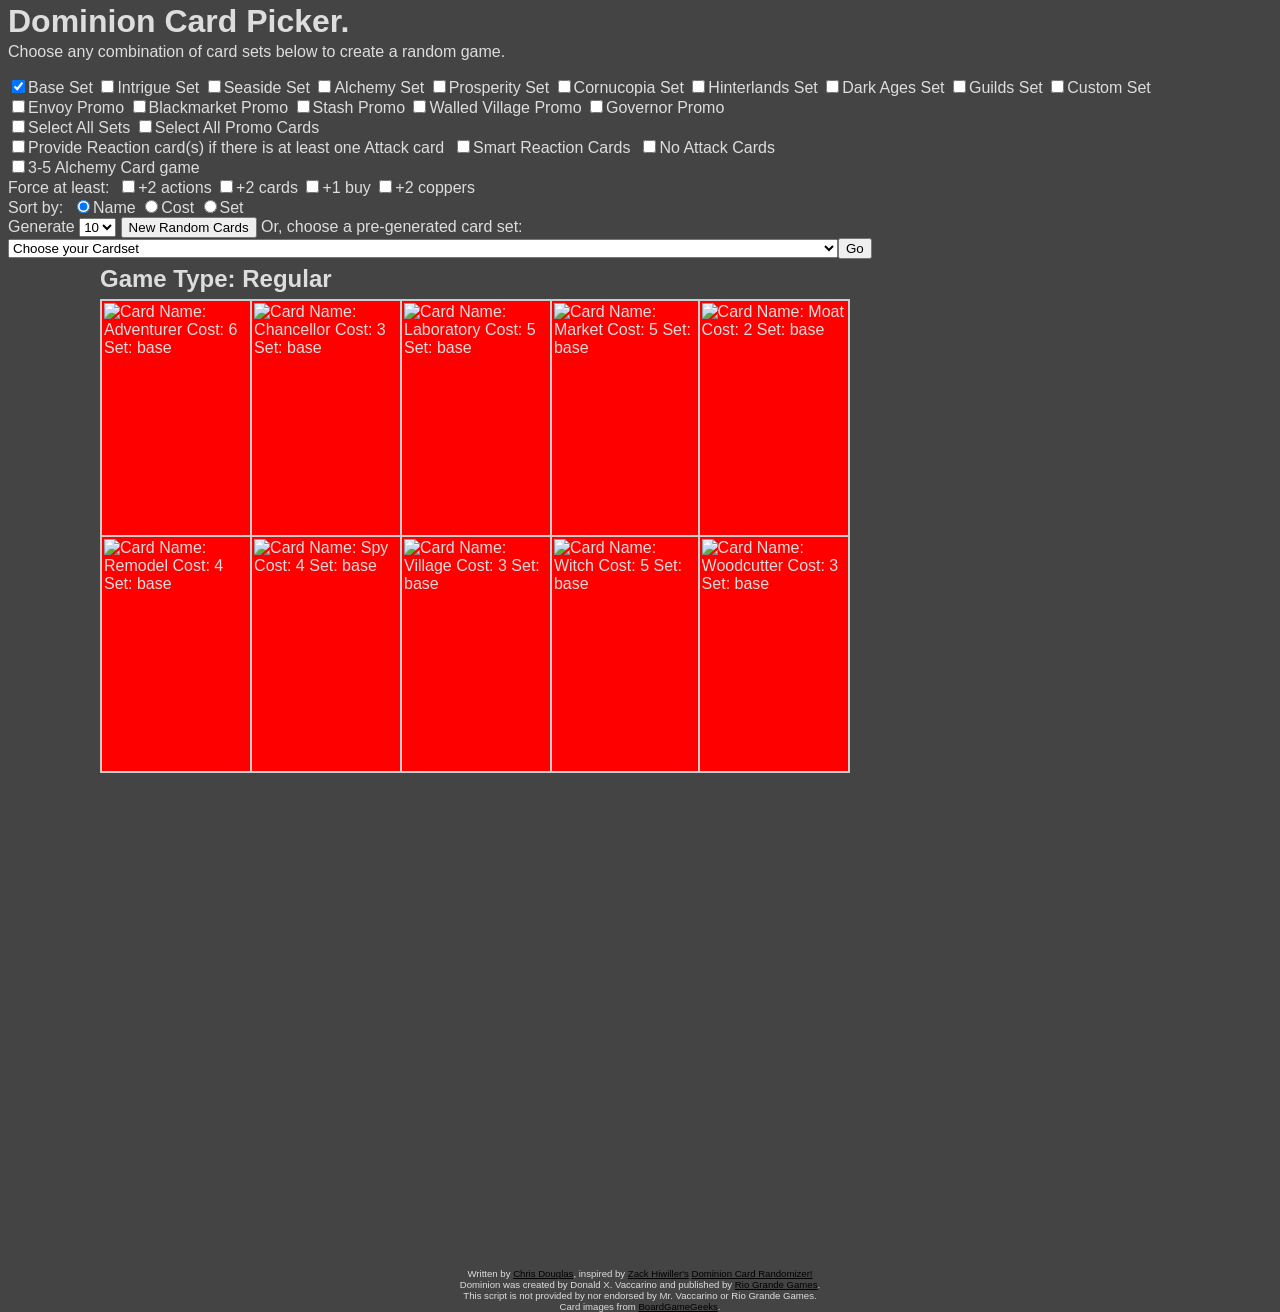
==== dominion.html @ 0c625cae "Add files via upload" ====
<!DOCTYPE html PUBLIC "-//W3C//DTD XHTML 1.0 Transitional//EN"
	"http://www.w3.org/TR/xhtml1/DTD/xhtml1-transitional.dtd">

<html>
<title>Dominion Card Picker</title>
<head>
	<meta http-equiv="Content-type" content="text/html;charset=UTF-8" />
	<link type="text/css" href="css/dominion.css" media="screen" rel="stylesheet" />
	<script type="text/javascript" src="js/card_data.js"></script>
	<script type="text/javascript" src="js/dominon_picker.js"></script>
	<!--[if lte IE 8]>
		<script type="text/javascript" src="js/augment.min.js"></script>
	<![endif]-->
</head>
<body onload="createPreGenMenu();displayPicks()">
<h1>Dominion Card Picker.</h1>
<form name="controlForm">
	<div id="contols">
		<p>Choose any combination of card sets below to create a random game.</p>
			<label><input type="checkbox" value="1" name="base" checked>Base&nbsp;Set</label> 
			<label><input type="checkbox" value="2" name="intrigue">Intrigue&nbsp;Set</label> 
			<label><input type="checkbox" value="3" name="seaside">Seaside&nbsp;Set</label> 
			<label><input type="checkbox" value="4" name="alchemy">Alchemy&nbsp;Set</label> 
			<label><input type="checkbox" value="5" name="prosperity">Prosperity&nbsp;Set</label> 
			<label><input type="checkbox" value="6" name="cornucopia">Cornucopia&nbsp;Set</label> 
			<label><input type="checkbox" value="7" name="hinterlands">Hinterlands&nbsp;Set</label> 
			<label><input type="checkbox" value="8" name="darkages">Dark&nbsp;Ages&nbsp;Set</label> 
			<label><input type="checkbox" value="9" name="guilds">Guilds&nbsp;Set</label> 
			<label><input type="checkbox" value="10" name="custom">Custom&nbsp;Set</label>
			<br />
			<label><input type="checkbox" value="20" name="envoy">Envoy&nbsp;Promo</label> 
			<label><input type="checkbox" value="21" name="blackMarket">Blackmarket&nbsp;Promo</label> 
			<label><input type="checkbox" value="22" name="stash">Stash&nbsp;Promo</label>
			<label><input type="checkbox" value="23" name="walledvillage">Walled&nbsp;Village&nbsp;Promo</label>
			<label><input type="checkbox" value="24" name="governor">Governor&nbsp;Promo</label>
			<br />
			<label><input type="checkbox" value="31" name="allSets" onClick="allCards();"><span id="allCardsText">Select&nbsp;All&nbsp;Sets</span></label> 
			<label><input type="checkbox" value="32" name="allSets" onClick="allPromoCards();"><span id="allPromoCardsText">Select&nbsp;All&nbsp;Promo&nbsp;Cards</span></label>
			<br />
			<label><input type="checkbox" value="35" name="attackBalance">Provide Reaction card(s) if there is at least one Attack card</label>&nbsp;
			<label title="Chooses one reaction cards from the selected card sets that best represents a beneficial reaction to the attack."><input type="checkbox" value="36" name="smartAttackBalance">Smart Reaction Cards</label>&nbsp;
			<label><input type="checkbox" value="40" name="noAttack">No Attack Cards</label>
			<br/>
			<label><input type="checkbox" value="32" name="randomAlchemy" title="Uses the recommended 3-5 Alchemy card generation rule."><span title="Uses the recommended 3-5 Alchemy card generation rule.">3-5 Alchemy Card game</span></label>
			<br />
			Force at least:&nbsp;
			<label><input type="checkbox" value="50" name="mustActions" title="This will force at least 1 card that offers +2 actions (or more) into the Kingdom.">+2&nbsp;actions</label> 
			<label><input type="checkbox" value="51" name="mustCards" title="This will force at least 1 card that offers a +2 card draw (or more) into the Kingdom.">+2&nbsp;cards</label> 
			<label><input type="checkbox" value="52" name="mustBuys" title="This will force at least 1 card that offers +1 buy (or more) into the Kingdom.">+1&nbsp;buy</label> 
			<label><input type="checkbox" value="53" name="mustCoppers" title="This will force at least 1 card that offers +2 temporary coppers (or more) into the Kingdom.">+2&nbsp;coppers</label> 
			<br />
			Sort by:&nbsp;
			<label><input type="radio" name="sortOption" value="0" checked>Name</label>
			<label><input type="radio" name="sortOption" value="1">Cost</label>
			<label><input type="radio" name="sortOption" value="2">Set</label>
			<br />
			Generate
			<select name="numberOfCards">
				<option value="10" selected>10</option>
				<option value="11">11</option>
				<option value="12">12</option>
				<option value="13">13</option>
				<option value="14">14</option>
				<option value="15">15</option>
			</select>
			<input type="button" value="New Random Cards" onClick="displayPicks()");
			<br />
		Or, choose a pre-generated card set:
			<span id="preGenContainer" style="display:none"></span>
	</div>
</form>
<!-- Container to load with cards -->
<div id="content">
	<h2>Game Type:&nbsp;<span id="gameType"></span></h2>
</div>
<div id="footer">
	<p>
		Written by <a href="http://www.chrisdouglas.ca/games/dominion/">Chris Douglas</a>, inspired by <a href="http://www.hiwiller.com/about-zack/" target="_blank">Zack Hiwiller's</a> <a href="http://www.hiwiller.com/dominion/" target="_blank">Dominion Card Randomizer!</a><br />
		Dominion was created by Donald X. Vaccarino and published by <a href="http://www.riograndegames.com/games.html?id=278" target="_blank">Rio Grande Games</a>. <br />
		This script is not provided by nor endorsed by Mr. Vaccarino or Rio Grande Games. <br />
		Card images from <a href="http://www.boardgamegeek.com/boardgame/36218/dominion" target="_blank">BoardGameGeeks</a>.
	</p>
</div>
</body>
</html>
---- css/dominion.css ----
body {
	color:#DDDDDD;
	background-color:#444444;
	font-family: sans-serif, Candra, Verdana, Arial;
}
td {
	vertical-align:top;
}
td.custom {
	vertical-align:top;
	padding-top:10px;
	padding-left:10px;
	color:black;
}
a {
	color:black;
}
h1 {
	line-height:0em;
}
h2 {
	line-height:0em;
}
.regular {
	color:#DDDDDD;
}
.red {
	color:red;
}
#content {
	position:absolute;
	left:100px;
	display:none;
	height: 460px;
}
#footer {
	position:relative;
	top:1000px;
	font-size:.6em;
	text-align:center;
}
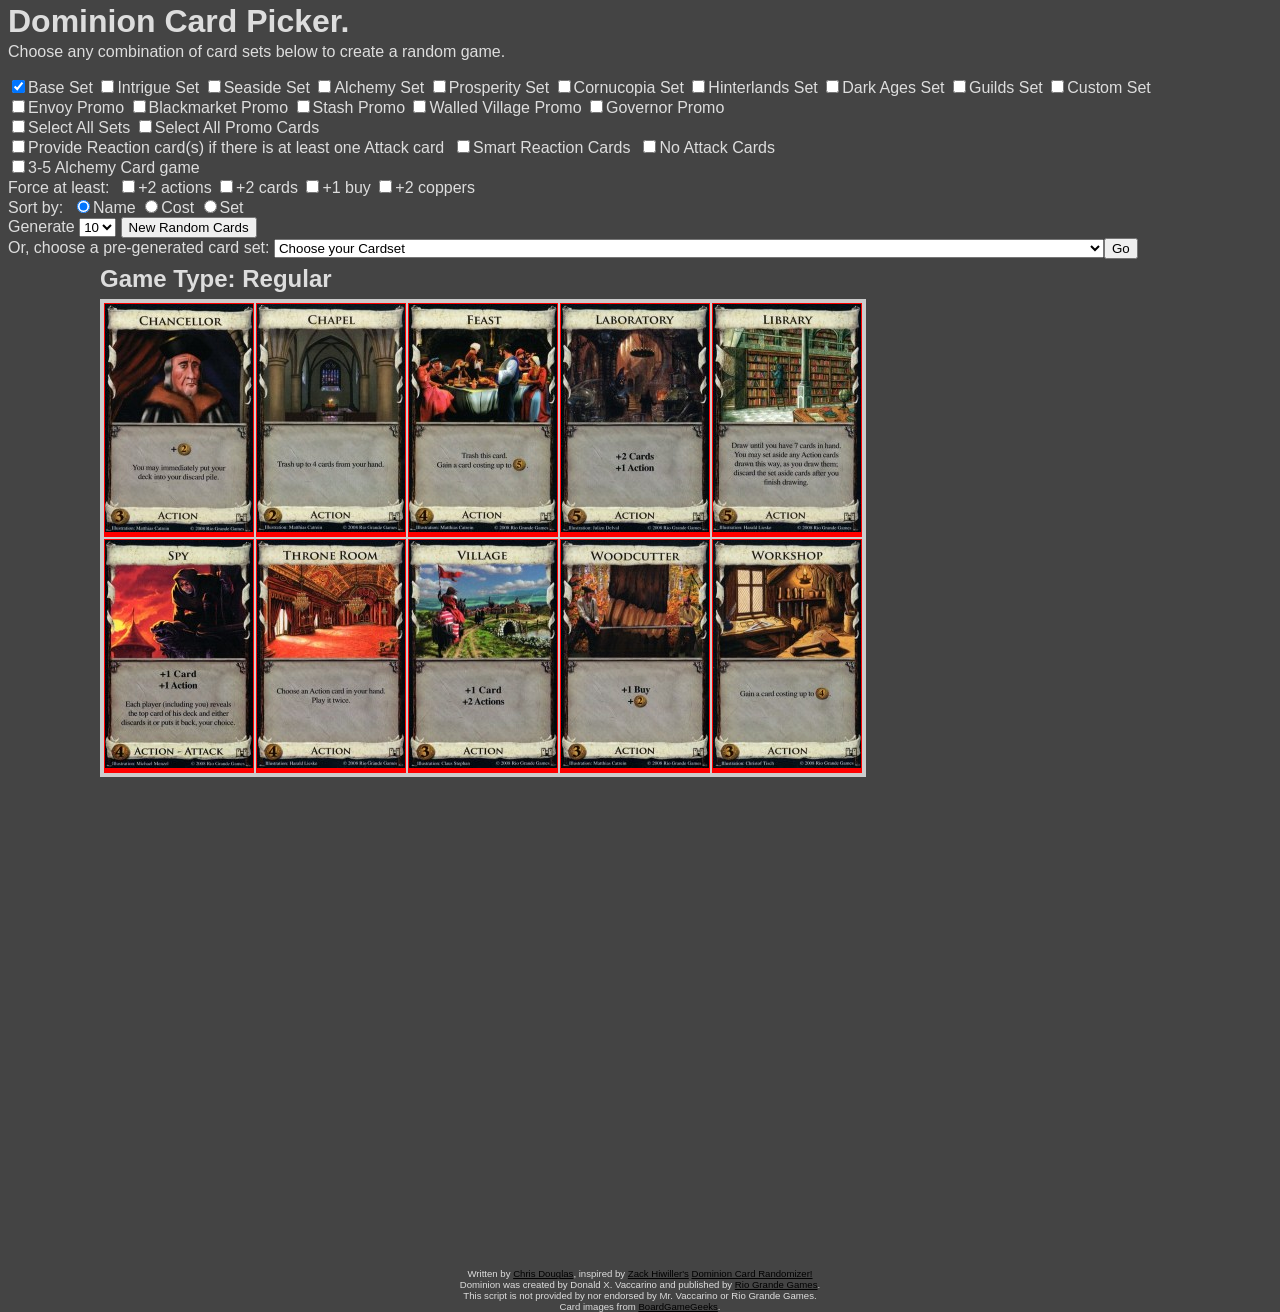
==== commit 0329afb9: "Initial es6 refactor." ====
--- a/dominion.html
+++ b/dominion.html
@@ -1,85 +1,79 @@
-<!DOCTYPE html PUBLIC "-//W3C//DTD XHTML 1.0 Transitional//EN"
-	"http://www.w3.org/TR/xhtml1/DTD/xhtml1-transitional.dtd">
-
-<html>
-<title>Dominion Card Picker</title>
-<head>
-	<meta http-equiv="Content-type" content="text/html;charset=UTF-8" />
-	<link type="text/css" href="css/dominion.css" media="screen" rel="stylesheet" />
-	<script type="text/javascript" src="js/card_data.js"></script>
-	<script type="text/javascript" src="js/dominon_picker.js"></script>
-	<!--[if lte IE 8]>
-		<script type="text/javascript" src="js/augment.min.js"></script>
-	<![endif]-->
-</head>
-<body onload="createPreGenMenu();displayPicks()">
-<h1>Dominion Card Picker.</h1>
-<form name="controlForm">
-	<div id="contols">
-		<p>Choose any combination of card sets below to create a random game.</p>
-			<label><input type="checkbox" value="1" name="base" checked>Base&nbsp;Set</label> 
-			<label><input type="checkbox" value="2" name="intrigue">Intrigue&nbsp;Set</label> 
-			<label><input type="checkbox" value="3" name="seaside">Seaside&nbsp;Set</label> 
-			<label><input type="checkbox" value="4" name="alchemy">Alchemy&nbsp;Set</label> 
-			<label><input type="checkbox" value="5" name="prosperity">Prosperity&nbsp;Set</label> 
-			<label><input type="checkbox" value="6" name="cornucopia">Cornucopia&nbsp;Set</label> 
-			<label><input type="checkbox" value="7" name="hinterlands">Hinterlands&nbsp;Set</label> 
-			<label><input type="checkbox" value="8" name="darkages">Dark&nbsp;Ages&nbsp;Set</label> 
-			<label><input type="checkbox" value="9" name="guilds">Guilds&nbsp;Set</label> 
-			<label><input type="checkbox" value="10" name="custom">Custom&nbsp;Set</label>
-			<br />
-			<label><input type="checkbox" value="20" name="envoy">Envoy&nbsp;Promo</label> 
-			<label><input type="checkbox" value="21" name="blackMarket">Blackmarket&nbsp;Promo</label> 
-			<label><input type="checkbox" value="22" name="stash">Stash&nbsp;Promo</label>
-			<label><input type="checkbox" value="23" name="walledvillage">Walled&nbsp;Village&nbsp;Promo</label>
-			<label><input type="checkbox" value="24" name="governor">Governor&nbsp;Promo</label>
-			<br />
-			<label><input type="checkbox" value="31" name="allSets" onClick="allCards();"><span id="allCardsText">Select&nbsp;All&nbsp;Sets</span></label> 
-			<label><input type="checkbox" value="32" name="allSets" onClick="allPromoCards();"><span id="allPromoCardsText">Select&nbsp;All&nbsp;Promo&nbsp;Cards</span></label>
-			<br />
-			<label><input type="checkbox" value="35" name="attackBalance">Provide Reaction card(s) if there is at least one Attack card</label>&nbsp;
-			<label title="Chooses one reaction cards from the selected card sets that best represents a beneficial reaction to the attack."><input type="checkbox" value="36" name="smartAttackBalance">Smart Reaction Cards</label>&nbsp;
-			<label><input type="checkbox" value="40" name="noAttack">No Attack Cards</label>
-			<br/>
-			<label><input type="checkbox" value="32" name="randomAlchemy" title="Uses the recommended 3-5 Alchemy card generation rule."><span title="Uses the recommended 3-5 Alchemy card generation rule.">3-5 Alchemy Card game</span></label>
-			<br />
-			Force at least:&nbsp;
-			<label><input type="checkbox" value="50" name="mustActions" title="This will force at least 1 card that offers +2 actions (or more) into the Kingdom.">+2&nbsp;actions</label> 
-			<label><input type="checkbox" value="51" name="mustCards" title="This will force at least 1 card that offers a +2 card draw (or more) into the Kingdom.">+2&nbsp;cards</label> 
-			<label><input type="checkbox" value="52" name="mustBuys" title="This will force at least 1 card that offers +1 buy (or more) into the Kingdom.">+1&nbsp;buy</label> 
-			<label><input type="checkbox" value="53" name="mustCoppers" title="This will force at least 1 card that offers +2 temporary coppers (or more) into the Kingdom.">+2&nbsp;coppers</label> 
-			<br />
-			Sort by:&nbsp;
-			<label><input type="radio" name="sortOption" value="0" checked>Name</label>
-			<label><input type="radio" name="sortOption" value="1">Cost</label>
-			<label><input type="radio" name="sortOption" value="2">Set</label>
-			<br />
-			Generate
-			<select name="numberOfCards">
-				<option value="10" selected>10</option>
-				<option value="11">11</option>
-				<option value="12">12</option>
-				<option value="13">13</option>
-				<option value="14">14</option>
-				<option value="15">15</option>
-			</select>
-			<input type="button" value="New Random Cards" onClick="displayPicks()");
-			<br />
-		Or, choose a pre-generated card set:
-			<span id="preGenContainer" style="display:none"></span>
-	</div>
-</form>
-<!-- Container to load with cards -->
-<div id="content">
-	<h2>Game Type:&nbsp;<span id="gameType"></span></h2>
-</div>
-<div id="footer">
-	<p>
-		Written by <a href="http://www.chrisdouglas.ca/games/dominion/">Chris Douglas</a>, inspired by <a href="http://www.hiwiller.com/about-zack/" target="_blank">Zack Hiwiller's</a> <a href="http://www.hiwiller.com/dominion/" target="_blank">Dominion Card Randomizer!</a><br />
-		Dominion was created by Donald X. Vaccarino and published by <a href="http://www.riograndegames.com/games.html?id=278" target="_blank">Rio Grande Games</a>. <br />
-		This script is not provided by nor endorsed by Mr. Vaccarino or Rio Grande Games. <br />
-		Card images from <a href="http://www.boardgamegeek.com/boardgame/36218/dominion" target="_blank">BoardGameGeeks</a>.
-	</p>
-</div>
-</body>
-</html>+<!DOCTYPE html>
+<html lang="en">
+<head>
+	<meta charset="UTF-8" />
+	<title>Dominion Card Picker</title>
+	<link rel="stylesheet" href="css/dominion.css" />
+	<script src="js/card_data.js"></script>
+	<script type="module" src="js/dominion_picker.js"></script>
+</head>
+<body>
+<h1>Dominion Card Picker.</h1>
+<form name="controlForm">
+	<div id="contols">
+		<p>Choose any combination of card sets below to create a random game.</p>
+		<label><input type="checkbox" value="1" name="base" checked>Base&nbsp;Set</label>
+		<label><input type="checkbox" value="2" name="intrigue">Intrigue&nbsp;Set</label>
+		<label><input type="checkbox" value="3" name="seaside">Seaside&nbsp;Set</label>
+		<label><input type="checkbox" value="4" name="alchemy">Alchemy&nbsp;Set</label>
+		<label><input type="checkbox" value="5" name="prosperity">Prosperity&nbsp;Set</label>
+		<label><input type="checkbox" value="6" name="cornucopia">Cornucopia&nbsp;Set</label>
+		<label><input type="checkbox" value="7" name="hinterlands">Hinterlands&nbsp;Set</label>
+		<label><input type="checkbox" value="8" name="darkages">Dark&nbsp;Ages&nbsp;Set</label>
+		<label><input type="checkbox" value="9" name="guilds">Guilds&nbsp;Set</label>
+		<label><input type="checkbox" value="10" name="custom">Custom&nbsp;Set</label>
+		<br />
+		<label><input type="checkbox" value="20" name="envoy">Envoy&nbsp;Promo</label>
+		<label><input type="checkbox" value="21" name="blackMarket">Blackmarket&nbsp;Promo</label>
+		<label><input type="checkbox" value="22" name="stash">Stash&nbsp;Promo</label>
+		<label><input type="checkbox" value="23" name="walledvillage">Walled&nbsp;Village&nbsp;Promo</label>
+		<label><input type="checkbox" value="24" name="governor">Governor&nbsp;Promo</label>
+		<br />
+		<label><input type="checkbox" id="allSetsToggle" value="31" name="allSets"><span id="allCardsText">Select&nbsp;All&nbsp;Sets</span></label>
+		<label><input type="checkbox" id="allPromosToggle" value="32" name="allSets"><span id="allPromoCardsText">Select&nbsp;All&nbsp;Promo&nbsp;Cards</span></label>
+		<br />
+		<label><input type="checkbox" value="35" name="attackBalance">Provide Reaction card(s) if there is at least one Attack card</label>&nbsp;
+		<label title="Chooses one reaction cards from the selected card sets that best represents a beneficial reaction to the attack."><input type="checkbox" value="36" name="smartAttackBalance">Smart Reaction Cards</label>&nbsp;
+		<label><input type="checkbox" value="40" name="noAttack">No Attack Cards</label>
+		<br />
+		<label><input type="checkbox" value="32" name="randomAlchemy" title="Uses the recommended 3-5 Alchemy card generation rule."><span title="Uses the recommended 3-5 Alchemy card generation rule.">3-5 Alchemy Card game</span></label>
+		<br />
+		Force at least:&nbsp;
+		<label><input type="checkbox" value="50" name="mustActions" title="This will force at least 1 card that offers +2 actions (or more) into the Kingdom.">+2&nbsp;actions</label>
+		<label><input type="checkbox" value="51" name="mustCards" title="This will force at least 1 card that offers a +2 card draw (or more) into the Kingdom.">+2&nbsp;cards</label>
+		<label><input type="checkbox" value="52" name="mustBuys" title="This will force at least 1 card that offers +1 buy (or more) into the Kingdom.">+1&nbsp;buy</label>
+		<label><input type="checkbox" value="53" name="mustCoppers" title="This will force at least 1 card that offers +2 temporary coppers (or more) into the Kingdom.">+2&nbsp;coppers</label>
+		<br />
+		Sort by:&nbsp;
+		<label><input type="radio" name="sortOption" value="0" checked>Name</label>
+		<label><input type="radio" name="sortOption" value="1">Cost</label>
+		<label><input type="radio" name="sortOption" value="2">Set</label>
+		<br />
+		Generate
+		<select name="numberOfCards">
+			<option value="10" selected>10</option>
+			<option value="11">11</option>
+			<option value="12">12</option>
+			<option value="13">13</option>
+			<option value="14">14</option>
+			<option value="15">15</option>
+		</select>
+		<input type="button" id="newRandomBtn" value="New Random Cards" />
+		<br />
+		Or, choose a pre-generated card set:
+		<span id="preGenContainer" style="display:none"></span>
+	</div>
+</form>
+<div id="content">
+	<h2>Game Type:&nbsp;<span id="gameType"></span></h2>
+</div>
+<div id="footer">
+	<p>
+		Written by <a href="http://www.chrisdouglas.ca/games/dominion/">Chris Douglas</a>, inspired by <a href="http://www.hiwiller.com/about-zack/" target="_blank">Zack Hiwiller's</a> <a href="http://www.hiwiller.com/dominion/" target="_blank">Dominion Card Randomizer!</a><br />
+		Dominion was created by Donald X. Vaccarino and published by <a href="http://www.riograndegames.com/games.html?id=278" target="_blank">Rio Grande Games</a>. <br />
+		This script is not provided by nor endorsed by Mr. Vaccarino or Rio Grande Games. <br />
+		Card images from <a href="http://www.boardgamegeek.com/boardgame/36218/dominion" target="_blank">BoardGameGeeks</a>.
+	</p>
+</div>
+</body>
+</html>
--- a/css/dominion.css
+++ b/css/dominion.css
@@ -1,41 +1,71 @@
-body {
-	color:#DDDDDD;
-	background-color:#444444;
-	font-family: sans-serif, Candra, Verdana, Arial;
-}
-td {
-	vertical-align:top;
-}
-td.custom {
-	vertical-align:top;
-	padding-top:10px;
-	padding-left:10px;
-	color:black;
-}
-a {
-	color:black;
-}
-h1 {
-	line-height:0em;
-}
-h2 {
-	line-height:0em;
-}
-.regular {
-	color:#DDDDDD;
-}
-.red {
-	color:red;
-}
-#content {
-	position:absolute;
-	left:100px;
-	display:none;
-	height: 460px;
-}
-#footer {
-	position:relative;
-	top:1000px;
-	font-size:.6em;
-	text-align:center;
-}+body {
+	color: #ddd;
+	background-color: #444;
+	font-family: sans-serif, Candra, Verdana, Arial;
+}
+td { vertical-align: top; }
+td.custom {
+	vertical-align: top;
+	padding: 10px 0 0 10px;
+	color: black;
+}
+a { color: black; }
+h1, h2 { line-height: 0; }
+
+.regular { color: #ddd; }
+.red { color: red; }
+
+#content {
+	position: absolute;
+	left: 100px;
+	display: none;
+	height: 460px;
+}
+#footer {
+	position: relative;
+	top: 1000px;
+	font-size: 0.6em;
+	text-align: center;
+}
+
+.card-table {
+	width: 750px;
+	background-color: #ccc;
+	border-spacing: 2px;
+	padding: 2px;
+	height: 460px;
+}
+.card-table-large { height: 690px; }
+
+.card-cell {
+	width: 150px;
+	height: 230px;
+}
+.card-cell img { border: 0; }
+
+.set-base { background-color: red; }
+.set-intrigue { background-color: blue; }
+.set-seaside { background-color: orange; }
+.set-alchemy { background-color: purple; }
+.set-prosperity { background-color: green; }
+.set-cornucopia { background-color: yellow; }
+.set-hinterlands { background-color: chartreuse; }
+.set-darkages { background-color: lightslategray; }
+.set-guilds { background-color: white; }
+.set-custom { background-color: #ccc; }
+
+.bane-table {
+	width: 152px;
+	background-color: #ccc;
+	border-spacing: 2px;
+	padding: 2px;
+	height: 228px;
+}
+.bane-title {
+	background-color: black;
+	color: white;
+	width: 150px;
+	height: 230px;
+	vertical-align: middle;
+	white-space: nowrap;
+}
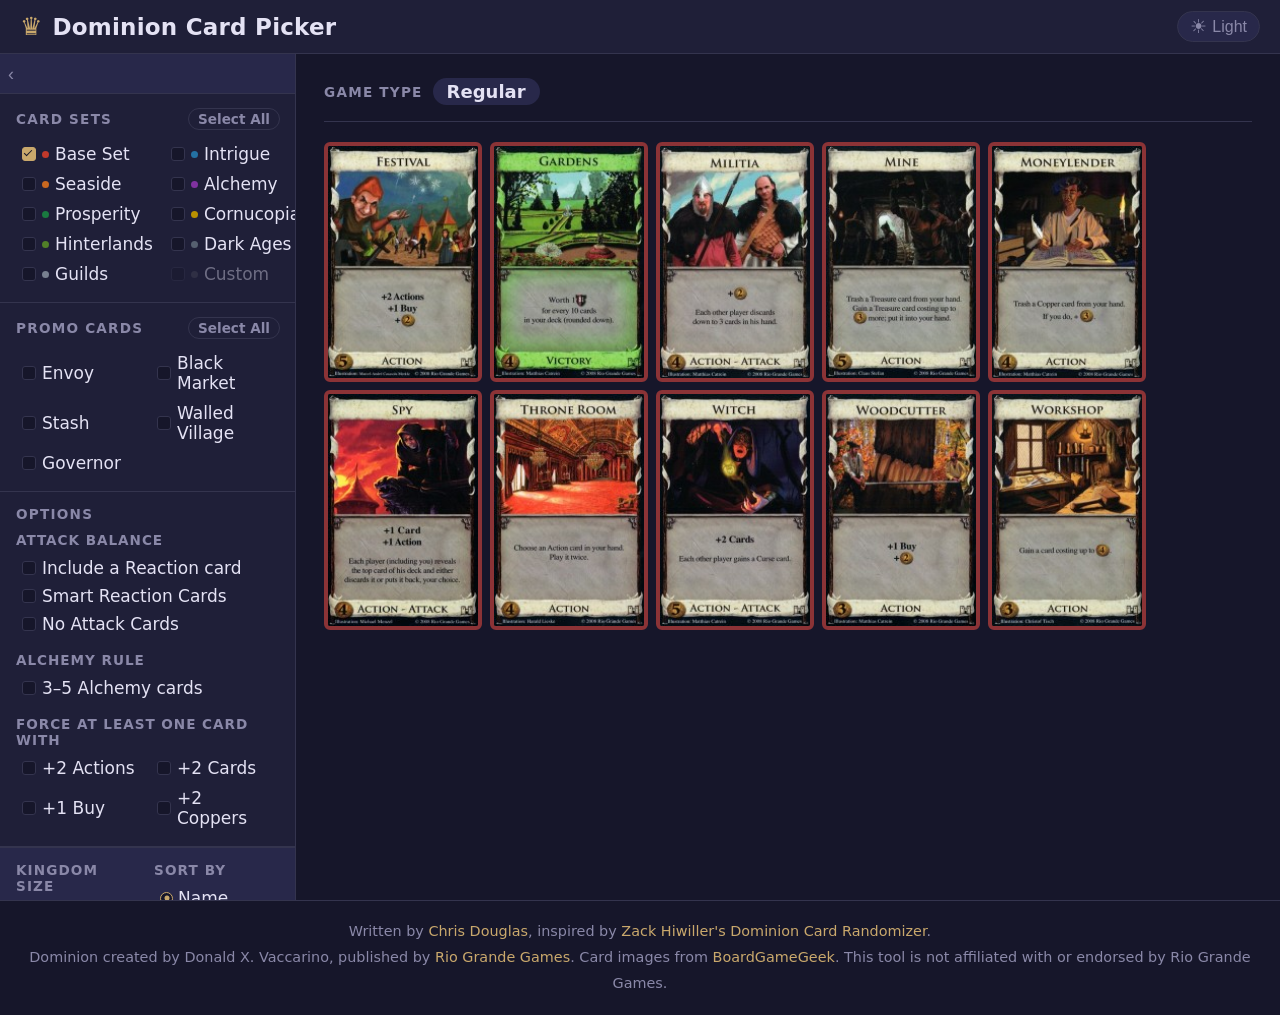
==== commit 825e6e2f: "Modification for local execution." ====
--- a/dominion.html
+++ b/dominion.html
@@ -1,79 +1,214 @@
 <!DOCTYPE html>
-<html lang="en">
+<html lang="en" data-theme="dark">
 <head>
-	<meta charset="UTF-8" />
-	<title>Dominion Card Picker</title>
-	<link rel="stylesheet" href="css/dominion.css" />
-	<script src="js/card_data.js"></script>
-	<script type="module" src="js/dominion_picker.js"></script>
+  <meta charset="UTF-8" />
+  <meta name="viewport" content="width=device-width, initial-scale=1.0" />
+  <title>Dominion Card Picker</title>
+  <!-- Runs before CSS to prevent flash of wrong theme -->
+  <script>
+    (function () {
+      const t = localStorage.getItem('dominion-theme');
+      if (t) document.documentElement.setAttribute('data-theme', t);
+    })();
+  </script>
+  <link rel="stylesheet" href="css/index.css" />
+  <script src="js/card_data.js"></script>
+  <script src="js/dominion_picker.js"></script>
 </head>
 <body>
-<h1>Dominion Card Picker.</h1>
-<form name="controlForm">
-	<div id="contols">
-		<p>Choose any combination of card sets below to create a random game.</p>
-		<label><input type="checkbox" value="1" name="base" checked>Base&nbsp;Set</label>
-		<label><input type="checkbox" value="2" name="intrigue">Intrigue&nbsp;Set</label>
-		<label><input type="checkbox" value="3" name="seaside">Seaside&nbsp;Set</label>
-		<label><input type="checkbox" value="4" name="alchemy">Alchemy&nbsp;Set</label>
-		<label><input type="checkbox" value="5" name="prosperity">Prosperity&nbsp;Set</label>
-		<label><input type="checkbox" value="6" name="cornucopia">Cornucopia&nbsp;Set</label>
-		<label><input type="checkbox" value="7" name="hinterlands">Hinterlands&nbsp;Set</label>
-		<label><input type="checkbox" value="8" name="darkages">Dark&nbsp;Ages&nbsp;Set</label>
-		<label><input type="checkbox" value="9" name="guilds">Guilds&nbsp;Set</label>
-		<label><input type="checkbox" value="10" name="custom">Custom&nbsp;Set</label>
-		<br />
-		<label><input type="checkbox" value="20" name="envoy">Envoy&nbsp;Promo</label>
-		<label><input type="checkbox" value="21" name="blackMarket">Blackmarket&nbsp;Promo</label>
-		<label><input type="checkbox" value="22" name="stash">Stash&nbsp;Promo</label>
-		<label><input type="checkbox" value="23" name="walledvillage">Walled&nbsp;Village&nbsp;Promo</label>
-		<label><input type="checkbox" value="24" name="governor">Governor&nbsp;Promo</label>
-		<br />
-		<label><input type="checkbox" id="allSetsToggle" value="31" name="allSets"><span id="allCardsText">Select&nbsp;All&nbsp;Sets</span></label>
-		<label><input type="checkbox" id="allPromosToggle" value="32" name="allSets"><span id="allPromoCardsText">Select&nbsp;All&nbsp;Promo&nbsp;Cards</span></label>
-		<br />
-		<label><input type="checkbox" value="35" name="attackBalance">Provide Reaction card(s) if there is at least one Attack card</label>&nbsp;
-		<label title="Chooses one reaction cards from the selected card sets that best represents a beneficial reaction to the attack."><input type="checkbox" value="36" name="smartAttackBalance">Smart Reaction Cards</label>&nbsp;
-		<label><input type="checkbox" value="40" name="noAttack">No Attack Cards</label>
-		<br />
-		<label><input type="checkbox" value="32" name="randomAlchemy" title="Uses the recommended 3-5 Alchemy card generation rule."><span title="Uses the recommended 3-5 Alchemy card generation rule.">3-5 Alchemy Card game</span></label>
-		<br />
-		Force at least:&nbsp;
-		<label><input type="checkbox" value="50" name="mustActions" title="This will force at least 1 card that offers +2 actions (or more) into the Kingdom.">+2&nbsp;actions</label>
-		<label><input type="checkbox" value="51" name="mustCards" title="This will force at least 1 card that offers a +2 card draw (or more) into the Kingdom.">+2&nbsp;cards</label>
-		<label><input type="checkbox" value="52" name="mustBuys" title="This will force at least 1 card that offers +1 buy (or more) into the Kingdom.">+1&nbsp;buy</label>
-		<label><input type="checkbox" value="53" name="mustCoppers" title="This will force at least 1 card that offers +2 temporary coppers (or more) into the Kingdom.">+2&nbsp;coppers</label>
-		<br />
-		Sort by:&nbsp;
-		<label><input type="radio" name="sortOption" value="0" checked>Name</label>
-		<label><input type="radio" name="sortOption" value="1">Cost</label>
-		<label><input type="radio" name="sortOption" value="2">Set</label>
-		<br />
-		Generate
-		<select name="numberOfCards">
-			<option value="10" selected>10</option>
-			<option value="11">11</option>
-			<option value="12">12</option>
-			<option value="13">13</option>
-			<option value="14">14</option>
-			<option value="15">15</option>
-		</select>
-		<input type="button" id="newRandomBtn" value="New Random Cards" />
-		<br />
-		Or, choose a pre-generated card set:
-		<span id="preGenContainer" style="display:none"></span>
-	</div>
-</form>
-<div id="content">
-	<h2>Game Type:&nbsp;<span id="gameType"></span></h2>
-</div>
-<div id="footer">
-	<p>
-		Written by <a href="http://www.chrisdouglas.ca/games/dominion/">Chris Douglas</a>, inspired by <a href="http://www.hiwiller.com/about-zack/" target="_blank">Zack Hiwiller's</a> <a href="http://www.hiwiller.com/dominion/" target="_blank">Dominion Card Randomizer!</a><br />
-		Dominion was created by Donald X. Vaccarino and published by <a href="http://www.riograndegames.com/games.html?id=278" target="_blank">Rio Grande Games</a>. <br />
-		This script is not provided by nor endorsed by Mr. Vaccarino or Rio Grande Games. <br />
-		Card images from <a href="http://www.boardgamegeek.com/boardgame/36218/dominion" target="_blank">BoardGameGeeks</a>.
-	</p>
-</div>
+
+  <header class="site-header">
+    <div class="header-inner">
+      <div class="header-brand">
+        <span class="brand-icon" aria-hidden="true">♛</span>
+        <h1>Dominion Card Picker</h1>
+      </div>
+      <button id="themeToggle" class="theme-toggle" type="button" aria-label="Switch to light mode">
+        <span class="theme-icon">☀</span>
+        <span class="theme-label">Light</span>
+      </button>
+    </div>
+  </header>
+
+  <div class="app-layout">
+
+    <!-- ── Sidebar ── -->
+    <div class="sidebar-track" id="sidebarTrack">
+    <aside class="sidebar" id="sidebar">
+      <button class="sidebar-toggle" id="sidebarToggle" type="button" aria-label="Toggle controls panel">
+        <span class="sidebar-toggle-icon" aria-hidden="true">‹</span>
+        <span class="sidebar-toggle-label">Controls</span>
+      </button>
+      <form name="controlForm" novalidate>
+
+        <!-- Card Sets -->
+        <section class="panel">
+          <div class="panel-header">
+            <h2 class="panel-title">Card Sets</h2>
+            <label class="select-all-chip">
+              <input type="checkbox" id="allSetsToggle" value="31" name="allSets" />
+              <span id="allCardsText">Select All</span>
+            </label>
+          </div>
+          <div class="checkbox-grid" id="cardSetGrid"></div>
+        </section>
+
+        <!-- Promo Cards -->
+        <section class="panel">
+          <div class="panel-header">
+            <h2 class="panel-title">Promo Cards</h2>
+            <label class="select-all-chip">
+              <input type="checkbox" id="allPromosToggle" value="32" name="allSets" />
+              <span id="allPromoCardsText">Select All</span>
+            </label>
+          </div>
+          <div class="checkbox-grid checkbox-grid--promos">
+            <label class="check-item">
+              <input type="checkbox" name="envoy" value="20" />
+              <span class="check-box"></span>Envoy
+            </label>
+            <label class="check-item">
+              <input type="checkbox" name="blackMarket" value="21" />
+              <span class="check-box"></span>Black Market
+            </label>
+            <label class="check-item">
+              <input type="checkbox" name="stash" value="22" />
+              <span class="check-box"></span>Stash
+            </label>
+            <label class="check-item">
+              <input type="checkbox" name="walledvillage" value="23" />
+              <span class="check-box"></span>Walled Village
+            </label>
+            <label class="check-item">
+              <input type="checkbox" name="governor" value="24" />
+              <span class="check-box"></span>Governor
+            </label>
+          </div>
+        </section>
+
+        <!-- Options -->
+        <section class="panel">
+          <h2 class="panel-title">Options</h2>
+
+          <div class="option-group">
+            <h3 class="option-group-title">Attack Balance</h3>
+            <label class="check-item">
+              <input type="checkbox" name="attackBalance" value="35" />
+              <span class="check-box"></span>
+              Include a Reaction card
+            </label>
+            <label class="check-item" title="Picks the reaction card that best counters the selected attack cards.">
+              <input type="checkbox" name="smartAttackBalance" value="36" />
+              <span class="check-box"></span>
+              Smart Reaction Cards
+            </label>
+            <label class="check-item">
+              <input type="checkbox" name="noAttack" value="40" />
+              <span class="check-box"></span>
+              No Attack Cards
+            </label>
+          </div>
+
+          <div class="option-group">
+            <h3 class="option-group-title">Alchemy Rule</h3>
+            <label class="check-item" title="Applies the recommended 3–5 Alchemy card rule when Alchemy is selected.">
+              <input type="checkbox" name="randomAlchemy" value="32" />
+              <span class="check-box"></span>
+              3–5 Alchemy cards
+            </label>
+          </div>
+
+          <div class="option-group">
+            <h3 class="option-group-title">Force at Least One Card With</h3>
+            <div class="force-grid">
+              <label class="check-item" title="Forces at least 1 card that grants +2 or more Actions.">
+                <input type="checkbox" name="mustActions" value="50" />
+                <span class="check-box"></span>+2 Actions
+              </label>
+              <label class="check-item" title="Forces at least 1 card that grants +2 or more Cards.">
+                <input type="checkbox" name="mustCards" value="51" />
+                <span class="check-box"></span>+2 Cards
+              </label>
+              <label class="check-item" title="Forces at least 1 card that grants +1 or more Buys.">
+                <input type="checkbox" name="mustBuys" value="52" />
+                <span class="check-box"></span>+1 Buy
+              </label>
+              <label class="check-item" title="Forces at least 1 card that grants +2 or more Coppers.">
+                <input type="checkbox" name="mustCoppers" value="53" />
+                <span class="check-box"></span>+2 Coppers
+              </label>
+            </div>
+          </div>
+        </section>
+
+        <!-- Generate -->
+        <section class="panel panel--generate">
+          <div class="generate-controls">
+            <div class="generate-count">
+              <label class="field-label" for="numberOfCards">Kingdom Size</label>
+              <select name="numberOfCards" id="numberOfCards">
+                <option value="10" selected>10 cards</option>
+                <option value="11">11 cards</option>
+                <option value="12">12 cards</option>
+                <option value="13">13 cards</option>
+                <option value="14">14 cards</option>
+                <option value="15">15 cards</option>
+              </select>
+            </div>
+            <div class="sort-controls">
+              <span class="field-label">Sort By</span>
+              <div class="radio-group">
+                <label class="radio-item">
+                  <input type="radio" name="sortOption" value="0" checked />
+                  <span class="radio-dot"></span>Name
+                </label>
+                <label class="radio-item">
+                  <input type="radio" name="sortOption" value="1" />
+                  <span class="radio-dot"></span>Cost
+                </label>
+                <label class="radio-item">
+                  <input type="radio" name="sortOption" value="2" />
+                  <span class="radio-dot"></span>Set
+                </label>
+              </div>
+            </div>
+          </div>
+          <button type="button" id="newRandomBtn" class="btn-generate">
+            New Random Kingdom
+          </button>
+        </section>
+
+        <!-- Pre-generated Sets -->
+        <section class="panel">
+          <h2 class="panel-title">Pre-generated Sets</h2>
+          <div id="preGenContainer" class="pregen-container" style="display:none"></div>
+        </section>
+
+      </form>
+    </aside>
+    </div><!-- /sidebar-track -->
+
+    <!-- ── Output ── -->
+    <main class="output-area">
+      <div class="game-type-bar">
+        <span class="game-type-label">Game Type</span>
+        <span id="gameType" class="game-type-badge regular"></span>
+      </div>
+      <div id="content"></div>
+    </main>
+
+  </div>
+
+  <footer class="site-footer">
+    <p>
+      Written by <a href="http://www.chrisdouglas.ca/games/dominion/" target="_blank" rel="noopener">Chris Douglas</a>,
+      inspired by <a href="http://www.hiwiller.com/dominion/" target="_blank" rel="noopener">Zack Hiwiller's Dominion Card Randomizer</a>.<br />
+      Dominion created by Donald X. Vaccarino, published by
+      <a href="http://www.riograndegames.com/games.html?id=278" target="_blank" rel="noopener">Rio Grande Games</a>.
+      Card images from <a href="http://www.boardgamegeek.com/boardgame/36218/dominion" target="_blank" rel="noopener">BoardGameGeek</a>.
+      This tool is not affiliated with or endorsed by Rio Grande Games.
+    </p>
+  </footer>
+
 </body>
 </html>
--- a/css/index.css
+++ b/css/index.css
@@ -0,0 +1,661 @@
+/* ----------------------------------------------------
+   Dominion Card Picker — index.css
+   Theme: dark (default) | light  →  [data-theme="light"] on <html>
+   Sidebar: collapses left on desktop, collapses up on mobile
+   ---------------------------------------------------- */
+
+/* ── Reset ── */
+*, *::before, *::after { box-sizing: border-box; margin: 0; padding: 0; }
+html { font-size: 20px; }
+
+/* ----------------------------------------------------
+   Theme Variables
+   ---------------------------------------------------- */
+
+/* Dark (default) */
+:root {
+  --bg:                #16162a;
+  --bg-surface:        #1f1f38;
+  --bg-elevated:       #28284a;
+  --bg-hover:          #31315a;
+  --text:              #e4e2f4;
+  --text-muted:        #8a88a8;
+  --accent:            #c9a86c;
+  --accent-hover:      #dfc08a;
+  --accent-text:       #16162a;
+  --border:            #34344e;
+  --input-bg:          #16162a;
+  --shadow-sm:         0 1px 4px rgba(0,0,0,.4);
+  --shadow:            0 4px 16px rgba(0,0,0,.55);
+  --shadow-card:       0 8px 28px rgba(0,0,0,.65);
+  --radius:            8px;
+  --radius-sm:         4px;
+  --radius-pill:       20px;
+  --transition:        160ms ease;
+  --sidebar-w:         296px;
+  --sidebar-strip:     28px;  /* collapsed width on desktop */
+  --toggle-h:          40px;  /* height of sidebar toggle bar */
+  --header-h:          54px;
+  --color-special:     #e87858;
+}
+
+/* Light (parchment) */
+[data-theme="light"] {
+  --bg:                #ede8d8;
+  --bg-surface:        #f6f2e6;
+  --bg-elevated:       #e8e2cc;
+  --bg-hover:          #ddd7c0;
+  --text:              #26200e;
+  --text-muted:        #6a5c3e;
+  --accent:            #7b3f00;
+  --accent-hover:      #9a5218;
+  --accent-text:       #f6f2e6;
+  --border:            #cec4a4;
+  --input-bg:          #f6f2e6;
+  --shadow-sm:         0 1px 4px rgba(0,0,0,.12);
+  --shadow:            0 4px 16px rgba(0,0,0,.16);
+  --shadow-card:       0 8px 28px rgba(0,0,0,.22);
+  --color-special:     #b83020;
+}
+
+/* Card set palette — same on both themes */
+:root {
+  --set-base:        #c0392b;
+  --set-intrigue:    #2471a3;
+  --set-seaside:     #c96820;
+  --set-alchemy:     #8032a0;
+  --set-prosperity:  #1a7a40;
+  --set-cornucopia:  #b89000;
+  --set-hinterlands: #518028;
+  --set-darkages:    #566070;
+  --set-guilds:      #788090;
+  --set-custom:      #484858;
+}
+
+/* ----------------------------------------------------
+   Base
+   ---------------------------------------------------- */
+body {
+  font-family: system-ui, -apple-system, 'Segoe UI', Roboto, sans-serif;
+  background: var(--bg);
+  color: var(--text);
+  min-height: 100vh;
+  display: flex;
+  flex-direction: column;
+  transition: background var(--transition), color var(--transition);
+}
+a { color: var(--accent); text-decoration: none; }
+a:hover { text-decoration: underline; }
+
+/* ----------------------------------------------------
+   Header
+   ---------------------------------------------------- */
+.site-header {
+  height: var(--header-h);
+  background: var(--bg-surface);
+  border-bottom: 1px solid var(--border);
+  position: sticky;
+  top: 0;
+  z-index: 100;
+  flex-shrink: 0;
+  transition: background var(--transition), border-color var(--transition);
+}
+.header-inner {
+  max-width: 1800px;
+  margin: 0 auto;
+  padding: 0 20px;
+  height: 100%;
+  display: flex;
+  align-items: center;
+  justify-content: space-between;
+}
+.header-brand { display: flex; align-items: center; gap: 10px; }
+.brand-icon   { font-size: 1.25rem; color: var(--accent); line-height: 1; }
+h1 { font-size: 1.15rem; font-weight: 600; letter-spacing: .01em; }
+
+.theme-toggle {
+  display: flex;
+  align-items: center;
+  gap: 5px;
+  padding: 5px 12px;
+  background: var(--bg-elevated);
+  border: 1px solid var(--border);
+  border-radius: var(--radius-pill);
+  color: var(--text-muted);
+  font-size: .8rem;
+  cursor: pointer;
+  transition: all var(--transition);
+}
+.theme-toggle:hover { border-color: var(--accent); color: var(--accent); }
+.theme-icon { font-size: .95rem; line-height: 1; }
+
+/* ----------------------------------------------------
+   App layout  (flex; sidebar-track collapses)
+   ---------------------------------------------------- */
+.app-layout {
+  display: flex;
+  flex: 1;
+  align-items: stretch;
+  max-width: 1800px;
+  margin: 0 auto;
+  width: 100%;
+}
+
+/* ----------------------------------------------------
+   Sidebar track — handles clipping + width transition
+   ---------------------------------------------------- */
+.sidebar-track {
+  flex-shrink: 0;
+  width: var(--sidebar-w);
+  overflow: hidden;                              /* clips sidebar during collapse */
+  border-right: 1px solid var(--border);
+  transition: width 260ms cubic-bezier(.4,0,.2,1),
+              border-color var(--transition);
+}
+.sidebar-track.collapsed {
+  width: var(--sidebar-strip);
+}
+
+/* ── Sidebar — sticky scroller inside the track ── */
+.sidebar {
+  width: var(--sidebar-w);                       /* fixed; gets clipped by track */
+  min-height: 100%;
+  background: var(--bg-surface);
+  position: sticky;
+  top: var(--header-h);
+  max-height: calc(100vh - var(--header-h));
+  overflow-y: auto;
+  overflow-x: hidden;
+  display: flex;
+  flex-direction: column;
+  transition: background var(--transition);
+}
+.sidebar::-webkit-scrollbar { width: 3px; }
+.sidebar::-webkit-scrollbar-track { background: transparent; }
+.sidebar::-webkit-scrollbar-thumb { background: var(--border); border-radius: 2px; }
+
+/* ── Sidebar toggle button ── */
+.sidebar-toggle {
+  width: 100%;
+  height: var(--toggle-h);
+  display: flex;
+  align-items: center;
+  gap: 9px;
+  padding: 0 10px 0 8px;
+  background: var(--bg-elevated);
+  border: none;
+  border-bottom: 1px solid var(--border);
+  color: var(--text-muted);
+  font-size: .82rem;
+  cursor: pointer;
+  flex-shrink: 0;
+  white-space: nowrap;
+  position: sticky;
+  top: 0;
+  z-index: 10;
+  transition: background var(--transition), color var(--transition);
+}
+.sidebar-toggle:hover { background: var(--bg-hover); color: var(--text); }
+
+.sidebar-toggle-icon {
+  font-size: .9rem;
+  line-height: 1;
+  flex-shrink: 0;
+  transition: transform 260ms cubic-bezier(.4,0,.2,1);
+}
+
+/* ----------------------------------------------------
+   Desktop collapse  (> 780px) — slides left
+   ---------------------------------------------------- */
+@media (min-width: 781px) {
+  .sidebar-toggle-label { display: none; }
+
+  /* ‹ default (collapse left) → rotates to › on collapse */
+  .sidebar-track.collapsed .sidebar-toggle-icon {
+    transform: rotate(180deg);
+  }
+
+  /* Hide form content when collapsed; sticky breaks overflow:hidden clipping */
+  .sidebar-track.collapsed form[name="controlForm"] {
+    display: none;
+  }
+}
+
+/* ----------------------------------------------------
+   Mobile collapse  (≤ 780px) — collapses up
+   Collapse is applied to the form (not the track) so the
+   sticky toggle button remains visible during page scroll.
+   ---------------------------------------------------- */
+@media (max-width: 780px) {
+  .app-layout { flex-direction: column; }
+
+  .sidebar-track {
+    width: 100%;
+    border-right: none;
+    border-bottom: 1px solid var(--border);
+    /* CRITICAL: override desktop's overflow:hidden. A non-scrolling
+       overflow:hidden ancestor traps position:sticky descendants. */
+    overflow: visible;
+    transition: border-color var(--transition);
+  }
+  .sidebar-track.collapsed {
+    width: 100%;
+  }
+
+  .sidebar {
+    width: 100%;
+    position: static;
+    max-height: none;
+    overflow-y: visible;
+    overflow-x: visible;
+    display: block;                              /* break flex so sticky works */
+    min-height: 0;
+  }
+
+  /* Toggle sticks to viewport top while user scrolls controls */
+  .sidebar-toggle {
+    position: sticky;
+    top: var(--header-h);
+    z-index: 20;
+    box-shadow: 0 2px 6px rgba(0,0,0,.35);
+  }
+
+  /* Form collapses instead of the track.
+     No overflow:hidden here — it would create a new sticky scroll
+     context and trap the toggle.  Collapse via transform+max-height
+     with overflow:clip (which, unlike hidden, does NOT create a
+     scroll container so sticky escapes to the viewport). */
+  .sidebar-track form[name="controlForm"] {
+    overflow: clip;
+    max-height: 4000px;
+    transition: max-height 400ms cubic-bezier(.4,0,.2,1);
+  }
+  .sidebar-track.collapsed form[name="controlForm"] {
+    max-height: 0;
+  }
+
+  /* ‹ rotated to point UP (∧) — indicates will collapse upward */
+  .sidebar-toggle-icon { transform: rotate(-90deg); }
+  /* collapsed → points DOWN (∨) */
+  .sidebar-track.collapsed .sidebar-toggle-icon { transform: rotate(90deg); }
+}
+
+/* ----------------------------------------------------
+   Panels
+   ---------------------------------------------------- */
+.panel {
+  padding: 14px 16px;
+  border-bottom: 1px solid var(--border);
+}
+.panel--generate {
+  background: var(--bg-elevated);
+  border-top: 1px solid var(--border);
+}
+.panel-header {
+  display: flex;
+  align-items: center;
+  justify-content: space-between;
+  margin-bottom: 10px;
+}
+.panel-title {
+  font-size: .68rem;
+  font-weight: 700;
+  letter-spacing: .09em;
+  text-transform: uppercase;
+  color: var(--text-muted);
+}
+.panel > .panel-title { margin-bottom: 10px; }
+
+/* ----------------------------------------------------
+   Checkbox grid
+   ---------------------------------------------------- */
+.checkbox-grid {
+  display: grid;
+  grid-template-columns: 1fr 1fr;
+  gap: 2px 6px;
+}
+.checkbox-grid--promos { grid-template-columns: 1fr 1fr; }
+
+/* ── Check items ── */
+.check-item {
+  display: flex;
+  align-items: center;
+  gap: 6px;
+  padding: 4px 6px;
+  border-radius: var(--radius-sm);
+  font-size: .85rem;
+  cursor: pointer;
+  user-select: none;
+  transition: background var(--transition);
+}
+.check-item:hover { background: var(--bg-hover); }
+.check-item input[type="checkbox"] {
+  position: absolute; opacity: 0; width: 0; height: 0; pointer-events: none;
+}
+.check-box {
+  width: 14px; height: 14px; min-width: 14px;
+  border: 1.5px solid var(--border);
+  border-radius: 3px;
+  background: var(--input-bg);
+  position: relative;
+  transition: all var(--transition);
+  flex-shrink: 0;
+}
+.check-item input[type="checkbox"]:checked ~ .check-box {
+  background: var(--accent);
+  border-color: var(--accent);
+}
+.check-item input[type="checkbox"]:checked ~ .check-box::after {
+  content: '';
+  position: absolute;
+  left: 3px; top: 0;
+  width: 4px; height: 8px;
+  border: 1.5px solid var(--accent-text);
+  border-top: none; border-left: none;
+  transform: rotate(45deg);
+}
+.check-item input[type="checkbox"]:focus-visible ~ .check-box {
+  outline: 2px solid var(--accent);
+  outline-offset: 2px;
+}
+.check-item:has(input[type="checkbox"]:disabled) {
+  opacity: 0.4;
+  cursor: not-allowed;
+  pointer-events: none;
+}
+
+/* ── Select-all chip ── */
+.select-all-chip {
+  display: flex;
+  align-items: center;
+  cursor: pointer;
+  user-select: none;
+}
+.select-all-chip input[type="checkbox"] {
+  position: absolute; opacity: 0; width: 0; height: 0;
+}
+.select-all-chip span {
+  font-size: .68rem;
+  font-weight: 600;
+  padding: 2px 9px;
+  border: 1px solid var(--border);
+  border-radius: var(--radius-pill);
+  color: var(--text-muted);
+  transition: all var(--transition);
+}
+.select-all-chip:hover span { border-color: var(--accent); color: var(--accent); }
+
+/* ── Set color dots ── */
+.set-dot {
+  width: 7px; height: 7px; min-width: 7px;
+  border-radius: 50%;
+  flex-shrink: 0;
+}
+.set-dot[data-set="base"]        { background: var(--set-base); }
+.set-dot[data-set="intrigue"]    { background: var(--set-intrigue); }
+.set-dot[data-set="seaside"]     { background: var(--set-seaside); }
+.set-dot[data-set="alchemy"]     { background: var(--set-alchemy); }
+.set-dot[data-set="prosperity"]  { background: var(--set-prosperity); }
+.set-dot[data-set="cornucopia"]  { background: var(--set-cornucopia); }
+.set-dot[data-set="hinterlands"] { background: var(--set-hinterlands); }
+.set-dot[data-set="darkages"]    { background: var(--set-darkages); }
+.set-dot[data-set="guilds"]      { background: var(--set-guilds); }
+.set-dot[data-set="custom"]      { background: var(--set-custom); }
+
+/* ----------------------------------------------------
+   Options
+   ---------------------------------------------------- */
+.option-group { margin-bottom: 14px; }
+.option-group:last-child { margin-bottom: 0; }
+.option-group-title {
+  font-size: .68rem;
+  font-weight: 700;
+  letter-spacing: .07em;
+  text-transform: uppercase;
+  color: var(--text-muted);
+  margin-bottom: 6px;
+}
+.force-grid {
+  display: grid;
+  grid-template-columns: 1fr 1fr;
+  gap: 2px 6px;
+}
+
+/* ----------------------------------------------------
+   Radio buttons
+   ---------------------------------------------------- */
+.radio-group { display: flex; gap: 2px; flex-wrap: wrap; }
+.radio-item {
+  display: flex;
+  align-items: center;
+  gap: 5px;
+  padding: 4px 6px;
+  border-radius: var(--radius-sm);
+  font-size: .85rem;
+  cursor: pointer;
+  user-select: none;
+  transition: background var(--transition);
+}
+.radio-item:hover { background: var(--bg-hover); }
+.radio-item input[type="radio"] {
+  position: absolute; opacity: 0; width: 0; height: 0;
+}
+.radio-dot {
+  width: 13px; height: 13px; min-width: 13px;
+  border: 1.5px solid var(--border);
+  border-radius: 50%;
+  background: var(--input-bg);
+  position: relative;
+  flex-shrink: 0;
+  transition: border-color var(--transition);
+}
+.radio-item input[type="radio"]:checked ~ .radio-dot { border-color: var(--accent); }
+.radio-item input[type="radio"]:checked ~ .radio-dot::after {
+  content: '';
+  position: absolute;
+  left: 50%; top: 50%;
+  transform: translate(-50%,-50%);
+  width: 5px; height: 5px;
+  border-radius: 50%;
+  background: var(--accent);
+}
+
+/* ----------------------------------------------------
+   Generate controls
+   ---------------------------------------------------- */
+.generate-controls { display: flex; gap: 12px; margin-bottom: 14px; }
+.generate-count, .sort-controls { flex: 1; }
+.field-label {
+  display: block;
+  font-size: .68rem;
+  font-weight: 700;
+  letter-spacing: .08em;
+  text-transform: uppercase;
+  color: var(--text-muted);
+  margin-bottom: 6px;
+}
+select {
+  width: 100%;
+  appearance: none;
+  background: var(--input-bg)
+    url("data:image/svg+xml,%3Csvg xmlns='http://www.w3.org/2000/svg' width='10' height='6'%3E%3Cpath d='M0 0l5 6 5-6z' fill='%23888'/%3E%3C/svg%3E")
+    no-repeat right 10px center;
+  border: 1px solid var(--border);
+  border-radius: var(--radius-sm);
+  color: var(--text);
+  padding: 6px 28px 6px 10px;
+  font-size: .85rem;
+  cursor: pointer;
+  transition: border-color var(--transition);
+}
+select:hover, select:focus { border-color: var(--accent); outline: none; }
+
+.btn-generate {
+  width: 100%;
+  padding: 11px;
+  background: var(--accent);
+  color: var(--accent-text);
+  border: none;
+  border-radius: var(--radius);
+  font-size: .95rem;
+  font-weight: 700;
+  letter-spacing: .02em;
+  cursor: pointer;
+  transition: background var(--transition), transform var(--transition);
+}
+.btn-generate:hover { background: var(--accent-hover); transform: translateY(-1px); }
+.btn-generate:active { transform: none; }
+
+/* ── Pre-gen ── */
+.pregen-container {
+  flex-direction: column;
+  gap: 8px;
+}
+.pregen-container input[type="button"] {
+  align-self: flex-start;
+  padding: 6px 16px;
+  background: var(--bg-elevated);
+  border: 1px solid var(--border);
+  border-radius: var(--radius-sm);
+  color: var(--text);
+  font-size: .85rem;
+  cursor: pointer;
+  transition: all var(--transition);
+}
+.pregen-container input[type="button"]:hover { border-color: var(--accent); color: var(--accent); }
+
+/* ----------------------------------------------------
+   Output area
+   ---------------------------------------------------- */
+.output-area {
+  flex: 1;
+  min-width: 0;
+  padding: 24px 28px;
+}
+
+.game-type-bar {
+  display: flex;
+  align-items: center;
+  gap: 10px;
+  margin-bottom: 20px;
+  padding-bottom: 16px;
+  border-bottom: 1px solid var(--border);
+  min-height: 38px;
+}
+.game-type-label {
+  font-size: .68rem;
+  font-weight: 700;
+  letter-spacing: .09em;
+  text-transform: uppercase;
+  color: var(--text-muted);
+}
+.game-type-badge {
+  font-size: .9rem;
+  font-weight: 700;
+  padding: 3px 14px;
+  border-radius: var(--radius-pill);
+  transition: all var(--transition);
+}
+.game-type-badge:empty { display: none; }
+.game-type-badge.regular {
+  background: var(--bg-elevated);
+  color: var(--text);
+}
+.game-type-badge.red {
+  background: color-mix(in srgb, var(--color-special) 14%, transparent);
+  color: var(--color-special);
+  border: 1px solid color-mix(in srgb, var(--color-special) 30%, transparent);
+}
+
+/* ----------------------------------------------------
+   Card grid
+   ---------------------------------------------------- */
+.card-grid {
+  display: grid;
+  grid-template-columns: repeat(auto-fill, 158px); /* 150px image + 4px border each side */
+  gap: 8px;
+  margin-bottom: 24px;
+  max-width: 822px; /* 5 × 158px + 4 × 8px gap */
+}
+.card-cell {
+  width: 158px;
+  height: 240px; /* 232px image + 4px border each side */
+  border-radius: 6px;
+  overflow: hidden;
+  position: relative;
+  border: 4px solid transparent;
+  transition: transform 160ms ease, box-shadow 160ms ease;
+  cursor: default;
+}
+.card-cell:hover {
+  transform: translateY(-6px);
+  box-shadow: var(--shadow-card);
+  z-index: 2;
+}
+.card-cell img { display: block; width: 100%; height: 100%; object-fit: cover; }
+.card-cell.custom {
+  display: flex;
+  align-items: flex-start;
+  padding: 10px;
+  font-size: .8rem;
+  line-height: 1.5;
+  color: #fff;
+  background-size: cover;
+  background-position: center;
+}
+
+/* Set-colored borders — muted on dark (default), full saturation on light */
+.set-base        { border-color: color-mix(in srgb, var(--set-base) 65%, var(--bg-elevated)); }
+.set-intrigue    { border-color: color-mix(in srgb, var(--set-intrigue) 65%, var(--bg-elevated)); }
+.set-seaside     { border-color: color-mix(in srgb, var(--set-seaside) 65%, var(--bg-elevated)); }
+.set-alchemy     { border-color: color-mix(in srgb, var(--set-alchemy) 65%, var(--bg-elevated)); }
+.set-prosperity  { border-color: color-mix(in srgb, var(--set-prosperity) 65%, var(--bg-elevated)); }
+.set-cornucopia  { border-color: color-mix(in srgb, var(--set-cornucopia) 65%, var(--bg-elevated)); }
+.set-hinterlands { border-color: color-mix(in srgb, var(--set-hinterlands) 65%, var(--bg-elevated)); }
+.set-darkages    { border-color: color-mix(in srgb, var(--set-darkages) 65%, var(--bg-elevated)); }
+.set-guilds      { border-color: color-mix(in srgb, var(--set-guilds) 65%, var(--bg-elevated)); }
+.set-custom      { border-color: color-mix(in srgb, var(--set-custom) 65%, var(--bg-elevated)); }
+
+/* Light theme: full-saturation borders */
+[data-theme="light"] .set-base        { border-color: var(--set-base); }
+[data-theme="light"] .set-intrigue    { border-color: var(--set-intrigue); }
+[data-theme="light"] .set-seaside     { border-color: var(--set-seaside); }
+[data-theme="light"] .set-alchemy     { border-color: var(--set-alchemy); }
+[data-theme="light"] .set-prosperity  { border-color: var(--set-prosperity); }
+[data-theme="light"] .set-cornucopia  { border-color: var(--set-cornucopia); }
+[data-theme="light"] .set-hinterlands { border-color: var(--set-hinterlands); }
+[data-theme="light"] .set-darkages    { border-color: var(--set-darkages); }
+[data-theme="light"] .set-guilds      { border-color: var(--set-guilds); }
+[data-theme="light"] .set-custom      { border-color: var(--set-custom); }
+
+/* ── Bane pile ── */
+.bane-section { margin-top: 4px; }
+.bane-label {
+  font-size: .68rem;
+  font-weight: 700;
+  letter-spacing: .09em;
+  text-transform: uppercase;
+  color: var(--text-muted);
+  margin-bottom: 8px;
+}
+.bane-card { display: inline-block; }
+
+/* ----------------------------------------------------
+   Footer
+   ---------------------------------------------------- */
+.site-footer {
+  border-top: 1px solid var(--border);
+  padding: 18px 24px;
+  font-size: .72rem;
+  color: var(--text-muted);
+  text-align: center;
+  line-height: 1.8;
+  flex-shrink: 0;
+}
+
+/* ----------------------------------------------------
+   Mid-width adjustment  (1024px)
+   ---------------------------------------------------- */
+@media (max-width: 1024px) {
+  :root { --sidebar-w: 264px; }
+}
